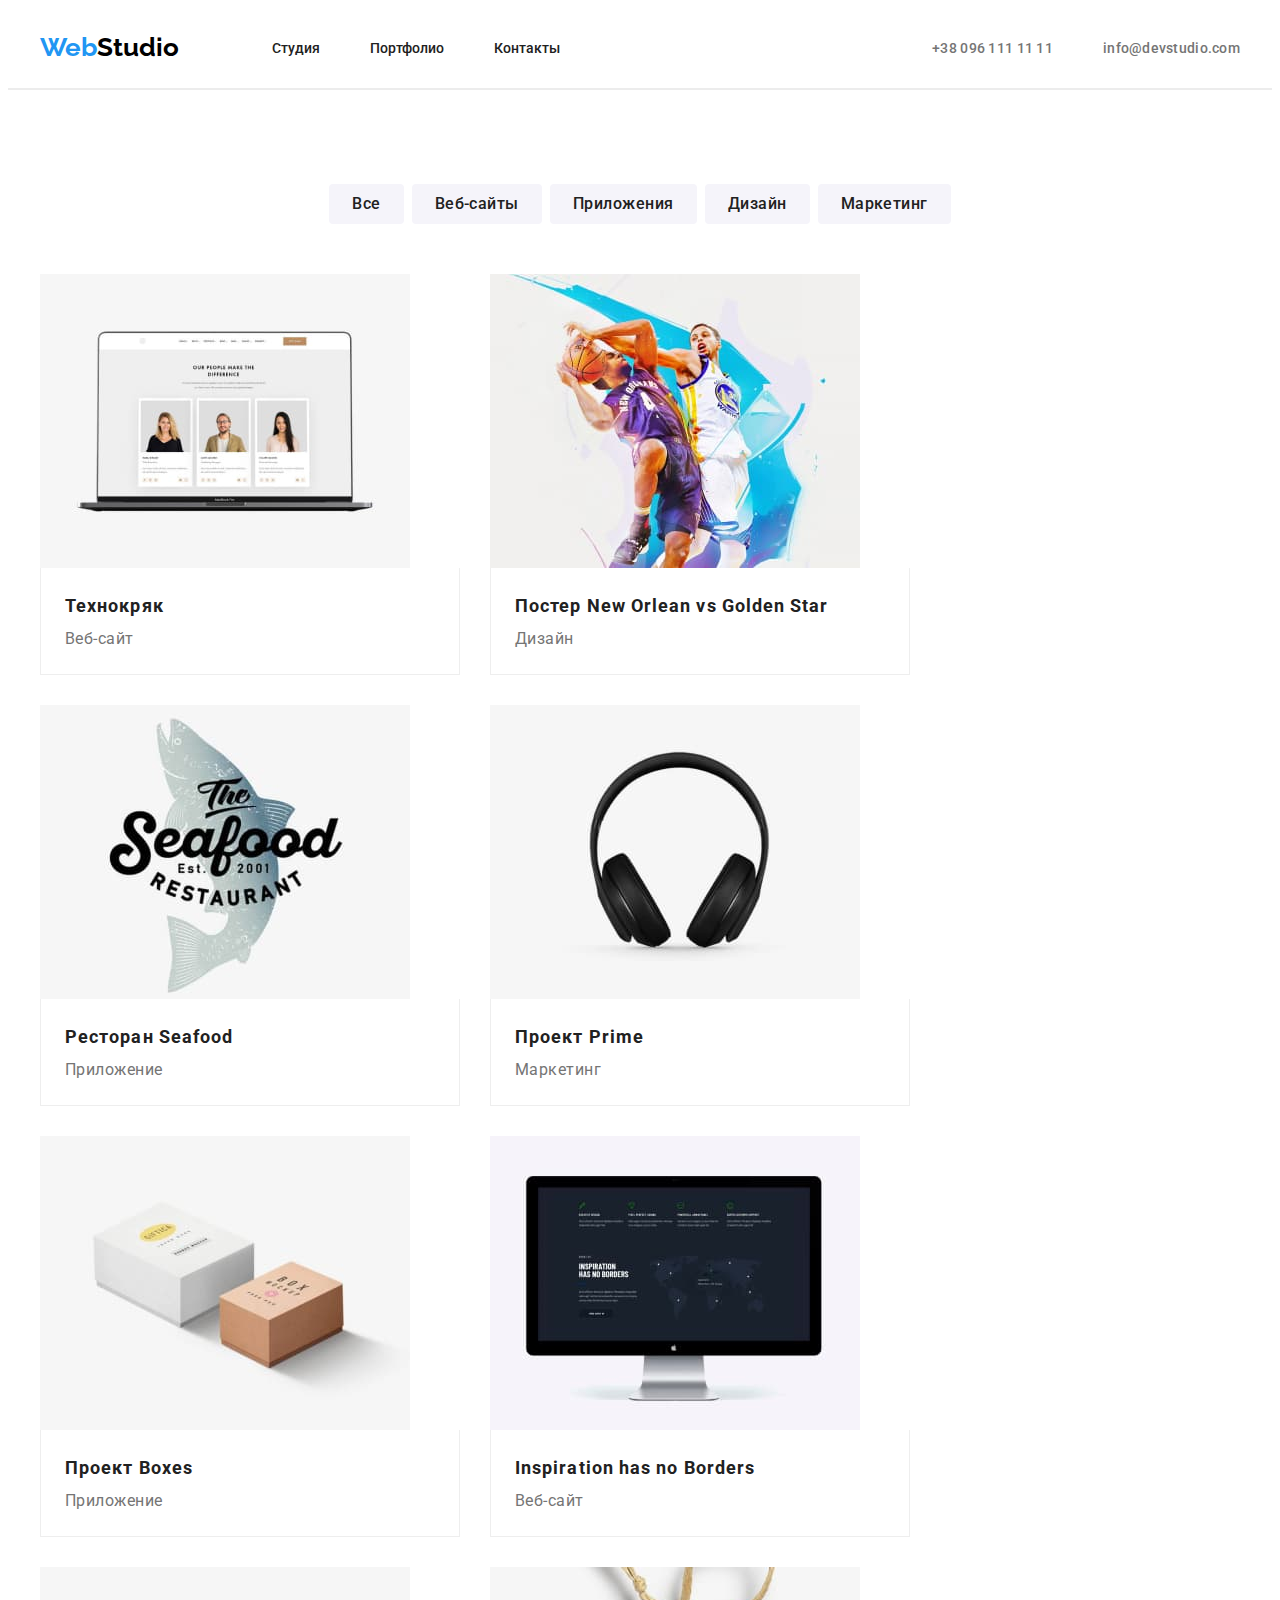
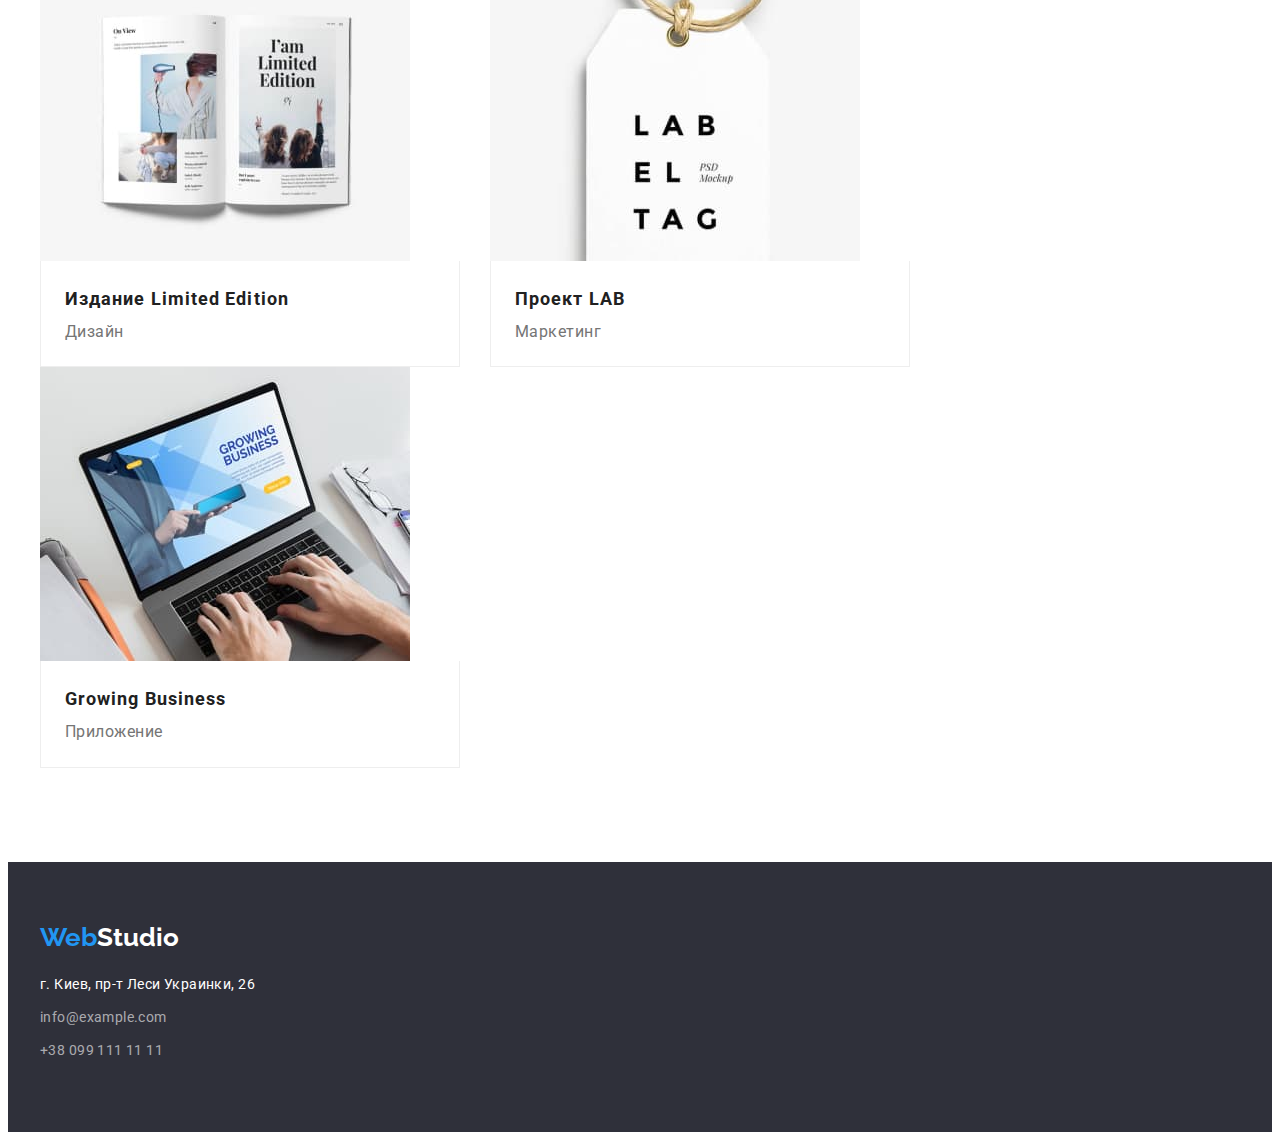
==== portfolio.html @ 54182af1 "в работе" ====
<!DOCTYPE html>
<html lang="en">
<head>
    <meta charset="UTF-8">
    <meta http-equiv="X-UA-Compatible" content="IE=edge">
    <meta name="viewport" content="width=device-width, initial-scale=1.0">
    <title>portfolio</title>
    <link rel="stylesheet" href="https://cdnjs.cloudflare.com/ajax/libs/modern-normalize/1.1.0/modern-normalize.min.css"
    integrity="sha512-wpPYUAdjBVSE4KJnH1VR1HeZfpl1ub8YT/NKx4PuQ5NmX2tKuGu6U/JRp5y+Y8XG2tV+wKQpNHVUX03MfMFn9Q=="
    crossorigin="anonymous" referrerpolicy="no-referrer" />

    <link rel="preconnect" href="https://fonts.googleapis.com">
    <link rel="preconnect" href="https://fonts.gstatic.com" crossorigin>
    <link href="https://fonts.googleapis.com/css2?family=Raleway:wght@700&family=Roboto:wght@400;500;700;900&display=swap"
        rel="stylesheet">
    <link rel="stylesheet" href="./css/styles.css" />

</head>
<body>
<!--Шапка сайта-->
<header class="header">
    <div class="container">
        <nav class="navigation">
            <a href="/index.html" lang="en" class="logo-header">Web<span class="logo-header-color">Studio</span></a>
            <ul class="header-list">
                <li class="header-itim"><a href="./index.html" class="header-link">Студия</a></li>
                <li class="header-itim"><a href="./portfolio.html" class="header-link">Портфолио</a></li>
                <li class="header-itim"><a href="" class="header-link">Контакты</a></li>
            </ul>
            <ul class="header-link">
                <li class="header-itim"><a href="tel:+380961111111" class="header-link-tel">+38 096 111 11 11</a></li>
                <li class="header-itim"><a href="mailto:info@devstudio.com"
                        class="header-link-mail">info@devstudio.com</a></li>
            </ul>
        </nav>
    </div>
</header>

<!--навигация по проектам-->
<section class="section-products">
    <div class="container">
        <h1 class="picture">Галерея</h1>
        <ul class="button-list">
            <li class="itim"><button type="button" class="filter-button">Все</button> </li>
            <li class="itim"><button type="button" class="filter-button">Веб-сайты</button> </li>
            <li class="itim"><button type="button" class="filter-button">Приложения</button> </li>
            <li class="itim"><button type="button" class="filter-button">Дизайн</button> </li>
            <li class="itim"><button type="button" class="filter-button">Маркетинг</button> </li>
        </ul>
        <!--портфолио-->
        <ul class="products">
        <li class="products-list">
            <img src="./images/21.jpg" alt="фото участников" width="370" class="products-list-img">
            <div class="products-list-content">
                <h2 class="products-list-title" >Технокряк</h2>
                <a href="" class="products-list-link">Веб-сайт</a>
            </div>
        </li>
        <li class="products-list">
            <img src="./images/22.jpg" alt="баскетболисты" width="370" class="products-list-img">
            <div class="products-list-content">
                <h2 class="products-list-title">Постер New Orlean vs Golden Star</h2>
                <a href="" class="products-list-link">Дизайн</a>
            </div>
        </li>
        <li class="products-list">
            <img src="./images/23.jpg" alt="логотип рыбка" width="370" class="products-list-img">
            <div class="products-list-content">
                <h2 class="products-list-title">Ресторан Seafood</h2>
                <a href="" class="products-list-link">Приложение</a>
            </div>
        </li>
        <li class="products-list">
            <img src="./images/24.jpg" alt="логотип рыбка" width="370" class="products-list-img">
            <div class="products-list-content">
                <h2 class="products-list-title">Проект Prime</h2>
                <a href="" class="products-list-link">Маркетинг</a>
            </div>
        </li>
        <li class="products-list">
            <img src="./images/25.jpg" alt="логотип рыбка" width="370" class="products-list-img">
            <div class="products-list-content">
                <h2 class="products-list-title">Проект Boxes</h2>
                <a href="" class="products-list-link">Приложение</a>
            </div>
        </li>
        <li class="products-list">
            <img src="./images/26.jpg" alt="фото монитора" width="370" class="products-list-img">
            <div class="products-list-content">
            <h2 class="products-list-title">Inspiration has no Borders</h2>
            <a href="" class="products-list-link">Веб-сайт</a>
            </div>
        </li>
        <li class="products-list">
            <img src="./images/27.jpg" alt="Книга" width="370" class="products-list-img">
            <div class="products-list-content">
            <h2 class="products-list-title">Издание Limited Edition</h2>
            <a href="" class="products-list-link">Дизайн</a>
            </div>
        </li>
        <li class="products-list">
            <img src="./images/28.jpg" alt="бирка с текстом" width="370" class="products-list-img">
            <div class="products-list-content">
            <h2 class="products-list-title">Проект LAB</h2>
            <a href="" class="products-list-link">Маркетинг</a>
            </div>
        </li>
        <li class="products-list">
            <img src="./images/29.jpg" alt="работа за ноутбуком" width="370" class="products-list-img">
            <div class="products-list-content">
            <h2 class="products-list-title">Growing Business</h2>
            <a href="" class="products-list-link">Приложение</a>
            </div>
        </li>
        </ul>
    </div>
</section> 
<!--Подвал-->
<footer class="footer">
    <div class="container">
        <a class="logo-footer" href="/index.html" lang="en" >Web<span class="logo-footer-color">Studio</span></a>
        <address class="address">
            <ul class="address-list">
                <li class="address-item">
                    <a class="address-list-item"
                        href="https://www.google.com/maps/place/бул.+Леси+Украинки,+26,+Киев,+02000/">г. Киев, пр-т Леси
                        Украинки, 26</a>
                </li>
                <li class="address-item">
                    <a class="address-list-link" href="mailto:devstudio.com">info@example.com</a>
                </li>
                <li class="address-item">
                    <a class="address-list-link" href="tel:+380961111111">+38 099 111 11 11</a>
                </li>
            </ul>
        </address>
    </div>
</footer>
</body>
</html>
---- css/styles.css ----
/*цвет основного текста #212121 */
/* цвет вторичного цвет текста #757575 */
/* белый цвет #FFFFFF */
/* акцент цвета #2196f3*/
/* заливка #2F303A */
/* основной цве фона #FFFFFF */
/* вторичный цвет фона #F5F4FA */
/* drop-shadow(0px 4px 4px rgba(0, 0, 0, 0.25)); */

:root {
  --brend-blue: #2196f3;
  --brend-white: #ffffff;
  --brend-fon: #2f303a;
  --title-text-color: #212121;
  --first-btn-color: #212121;
  --second-btn-color: #ffffff;
}
p,
h1,
h2,
h3,
h4,
h5,
h6 {
  margin: 0;
}

ul {
  margin: 0;
  padding: 0;
}

img {
  display: block;
}

button {
  cursor: pointer;
}

body {
  font-family: 'Roboto', sans-serif;
  background-color: #ffffff;
  color: #212121;
}
ul {
  list-style: none;
  text-decoration: none;
}

.container {
  width: 1200px;
  padding-left: 15px;
  padding-right: 15px;
  margin: 0 auto;
  /* outline: 1px solid red; */
}

/*-------------шапка сайта------- */
.header {
  background-color: #ffffff;
  border-bottom-width: 2px;
  border-bottom-style: solid;
  border-bottom-color: #ececec;
}

.navigation {
  display: flex;
  align-items: center;
}

.logo-header {
  padding-top: 24px;
  padding-bottom: 25px;
  color: var(--brend-blue);
  font-family: 'Raleway';
  font-weight: 700;
  font-size: 26px;
  line-height: 1.19;
  text-decoration: none;
}

.logo-header-color {
  color: #000000;
  font-family: 'Raleway';
  font-weight: 700;
  font-size: 26px;
  line-height: 1.19;
  text-decoration: none;
}
.header-list {
  display: flex;
  margin-left: 93px;
}
.header-itim {
  display: block;
  margin-right: 50px;
}

.header-itim:last-child {
  margin-right: 0;
}
.header-link {
  display: flex;
  margin-left: auto;
}
.header-link .itim + .itim {
  margin-left: 50px;
}

.header-link {
  color: var(--title-text-color);
  font-family: Roboto;
  font-weight: 500;
  font-size: 14px;
  line-height: 1.14;
  line-height: 0.88;
  text-decoration: none;
}
.header-link:hover,
.header-link:focus {
  color: var(--brend-blue);
  text-decoration: none;
}
.header-link-tel,
.header-link-mail {
  color: #757575;
  font-family: Roboto;
  font-style: normal;
  font-weight: 500;
  font-size: 14px;
  line-height: 1.14px;
  letter-spacing: 0.02em;
  text-decoration: none;
}

.header-link-tel:hover,
.header-link-tel:focus {
  color: var(--brend-blue);
  text-decoration: none;
}
.header-link-mail:hover,
.header-link-mail:focus {
  color: var(--brend-blue);
}

/*-----------------------------герой------------*/
.hero {
  background-image: linear-gradient(to right, rgba(47, 48, 58, 0.4), rgba(47, 48, 58, 0.4)),
    url('../images/Header\ img.jpg');
  background-color: #c4c4c4;
  background-repeat: no-repeat;
  background-size: cover;
  background-position: center;

  max-width: 1600px;
  margin-left: auto;
  margin-right: auto;
  text-align: center;
  padding-top: 200px;
  padding-bottom: 200px;
}

.hero-title {
  width: 696px;
  margin: 0px auto 30px;

  font-weight: 900;
  font-size: 44px;
  line-height: 1.36;
  letter-spacing: 0.06em;
  text-transform: uppercase;
  color: var(--brend-white);
}

/* Button */
.hero-btn {
  display: inline-block;
  padding: 10px 32px;
  border-radius: 4px;
  box-shadow: 0px 4px 4px rgba(0, 0, 0, 0.15);
  border: 1px solid transparent;
  font-family: inherit;
  cursor: pointer;
  color: var(--brend-white);
  background-color: var(--brend-blue);
  font-weight: bold;
  font-size: 16px;
  line-height: 1.87;

  letter-spacing: 0.06em;
}
/* --------------------------особенности --- */
.section-advantage {
  padding-top: 94px;
  padding-bottom: 47px;
}

/* .advantage-icon {
  background-color: #f5f4fa;
  padding: 25px 100px;
  margin-bottom: 30px;
} */

.advantage-title {
  position: absolute;
  white-space: nowrap;
  width: 1px;
  height: 1px;
  overflow: hidden;
  border: 0;
  clip: rect(0 0 0 0);
  clip-path: inset(50%);
  margin: -1px;
}

.advantage-item-title {
  margin-bottom: 10px;
  font-family: Roboto;
  font-size: 14px;
  line-height: 1.14;
  letter-spacing: 0.03em;
  text-transform: uppercase;
  color: var(--title-text-color);
}

.advantage-item-text {
  font-size: 14px;
  line-height: 24px;
  letter-spacing: 0.03em;
  color: #757575;
}

.advantage-list {
  display: flex;
  flex-wrap: wrap;
}
.advantage-item {
  width: 270px;
  margin-right: 30px;
}
.advantage-item:last-child {
  margin-right: 0px;
}

.advantage-item::before {
  display: block;
  content: '';
  height: 120px;
  background: #f5f4fa;
  background-size: contain;
  background-repeat: no-repeat;
  border-radius: 4px;
  margin-bottom: 30px;
  background-position: center;
}

.advantage-item:nth-child(1)::before {
  background-image: url('../images/icons.svg#icon-antenna-1');
}
/* ----------------чем мы занимаемся галерея--- */

.section-gallery {
  padding-top: 47px;
  padding-bottom: 94px;
}

.gallery-title {
  margin-bottom: 50px;
  font-weight: 700;
  font-size: 36px;
  line-height: 1.16;
  text-align: center;
  letter-spacing: 0.03em;
  color: var(--title-text-color);
}

.gallery-list {
  display: flex;
  justify-content: center;
}
.gallery-list-item {
  margin-right: 30px;
  width: 370px;
}

.gallery-list-item:last-child {
  margin-right: 0;
}

/* ---------------------Наша команда ------- */

.section-team {
  padding-top: 94px;
  padding-bottom: 94px;
}

.team-title {
  margin-bottom: 50px;
  font-weight: 700;
  font-size: 36px;
  line-height: 1.16;
  text-align: center;
  letter-spacing: 0.03em;
  color: var(--title-text-color);
}
.team-list {
  display: flex;
  flex-wrap: wrap;
}
.team-item {
  width: 270px;
  margin-right: 30px;
  background-color: #ffffff;
  border: rgba(0, 0, 0, 0.2);
  border-bottom-right-radius: 4px;
  border-bottom-left-radius: 4px;
  box-shadow: 0px 1px 3px rgba(0, 0, 0, 0.12), 0px 1px 1px rgba(0, 0, 0, 0.14),
    0px 2px 1px rgba(0, 0, 0, 0.2);
}
.team-item:last-child {
  margin-right: 0px;
}

.team-item-content {
  padding-top: 30px;
  padding-bottom: 30px;
}

.team-item-title {
  font-weight: 500;
  font-size: 16px;
  line-height: 1.18;
  text-align: center;
  letter-spacing: 0.03em;
  color: var(--title-text-color);
  margin-bottom: 10px;
}
.team-item-text {
  font-size: 16px;
  line-height: 1.18;
  text-align: center;
  letter-spacing: 0.03em;
  color: #757575;
  margin-bottom: 16px;
}

.team-socials-list {
  display: flex;
  justify-content: center;
  padding: 0px 32px 0px 32px;
}

.team-socials-list {
  display: flex;
  justify-content: center;
}

.team-socials-link {
  width: 44px;
  height: 44px;
  background-color: #ffffff;
  border-radius: 50%;
  display: flex;
  align-items: center;
  justify-content: center;
  color: #afb1b8;
  cursor: pointer;
}

.team-socials-item + .team-socials-item {
  margin-left: 10px;
}

.team-socials-icon {
  fill: currentColor;
}

.team-socials-link:hover {
  background-color: var(--brend-blue);
  color: var(--brend-white);
}

/* ---------------------Портфолио страница ---2 */
.picture {
  position: absolute;
  white-space: nowrap;
  width: 1px;
  height: 1px;
  overflow: hidden;
  border: 0;
  padding: 0;
  clip: rect(0 0 0 0);
  clip-path: inset(50%);
  margin: -1px;
}
.section-products {
  padding-top: 94px;
  padding-bottom: 94px;
}

.filter-button {
  display: inline-block;
  padding: 6px 22px;
  border-radius: 4px;
  border: 1px solid transparent;
  color: var(--first-btn-color);
  background-color: #f5f4fa;
  font-family: inherit;
  font-weight: 500;
  font-size: 16px;
  line-height: 1.62;
  text-align: center;
  letter-spacing: 0.03em;
}
.filter-button:hover,
.filter-button:focus {
  color: var(--first-btn-color);
  background-color: #f5f4fa;
  border: 1px solid #000000;
  box-shadow: 0px 4px 4px rgba(0, 0, 0, 0.25);
}
.filter-button:active {
  color: var(--second-btn-color);
  background-color: var(--brend-blue);
  box-shadow: 0px 3px 1px rgba(0, 0, 0, 0.1), 0px 1px 2px rgba(0, 0, 0, 0.08),
    0px 2px 2px rgba(0, 0, 0, 0.12);
  border: 1px solid var(--brend-blue);
}

.button-list {
  display: flex;
  margin-bottom: 50px;
  justify-content: center;
}
.button-list .itim + .itim {
  margin-left: 8px;
}

/* ----------------------Портфолио----------------*/
.products {
  display: flex;
  flex-wrap: wrap;
  margin-left: -30px;
  font-family: Roboto;
  text-decoration: none;
}

.products-list {
  flex-basis: calc((100% - 90px) / 3);
  margin-left: 30px;
  margin-bottom: 30px;
  background-color: #ffffff;
}
.products-list :nth-child(3n) {
  margin-right: 0px;
}

.products-list:nth-last-child(-n + 3) {
  margin-bottom: 0px;
}
.products-list-content {
  width: 370px;
  padding-top: 20px;
  padding-bottom: 20px;
  padding-left: 24px;
  padding-right: 24px;
  border-left: 1px solid #eeeeee;
  border-bottom: 1px solid #eeeeee;
  border-right: 1px solid #eeeeee;
}

.products-list-title {
  font-size: 18px;
  line-height: 2;
  letter-spacing: 0.06em;
  color: var(--title-text-color);
  text-decoration: none;
}

.products-list-link {
  font-family: inherit;
  font-size: 16px;
  line-height: 1.87;
  letter-spacing: 0.03em;
  color: #757575;
  text-decoration: none;
}

/*--------------------Постоянные клиенты-----*/

.clients h2 {
  margin-top: 94px;
  font-size: 36px;
  line-height: 1.16;
  text-align: center;
  letter-spacing: 0.03em;
  color: var(--title-text-color);
}

.client-list {
  margin-top: 50px;
  margin-bottom: 94px;
  display: flex;
  align-items: center;
  justify-content: center;
}
.client-list :nth-child(6n) {
  margin-left: 30px;
}

.client-list-item {
  margin-left: 30px;
}

.client-link {
  width: 170px;
  height: 92px;
  max-width: 100%;
  background-color: #ffffff;
  display: flex;
  align-items: center;
  justify-content: center;
  border-radius: 4px;
  border: 1px solid #afb1b8;
  box-sizing: border-box;
  color: #afb1b8;
}
.client-icon {
  fill: currentColor;
}

.client-link :hover,
.client-link :focus {
  color: var(--brend-blue);
}

/* .client-list-item :hover,
.client-list-item :focus {
  border-color: var(--brend-blue);
} */

/* .client-link :hover {
  border: 1px solid var(--brend-blue);
  box-sizing: border-box;
  border-radius: 4px;
  outline: none;
} */
/*------------------------- Подвал*/
.footer {
  background-color: var(--brend-fon);
  padding-top: 60px;
  padding-bottom: 60px;
}
.logo-footer {
  color: var(--brend-blue);
  font-family: 'Raleway';
  font-weight: 700;
  font-size: 26px;
  line-height: 1.19;
  text-decoration: none;
}
.logo-footer-color {
  color: var(--brend-white);
  font-family: 'Raleway';
  font-weight: 700;
  font-size: 26px;
  line-height: 1.19;
  text-decoration: none;
}

/*  адрес */

.address {
  margin-top: 20px;
}

.address-item {
  margin-bottom: 9px;
}

.address-list-item {
  color: #ffffff;
  font-family: Roboto;
  font-style: normal;
  font-size: 14px;
  line-height: 1.71;
  letter-spacing: 0.03em;
  text-decoration: none;
}
.address-list-item:hover,
.address-list-item:focus {
  color: var(--brend-blue);
}
.address-list-link {
  color: rgba(255, 255, 255, 0.6);
  font-family: Roboto;
  font-style: normal;
  font-size: 14px;
  line-height: 1.71;
  letter-spacing: 0.03em;
  text-decoration: none;
}
.address-list-link:hover,
.address-list-link:focus {
  color: var(--brend-blue);
}
.address-list-link:active {
  color: var(--brend-blue);
}
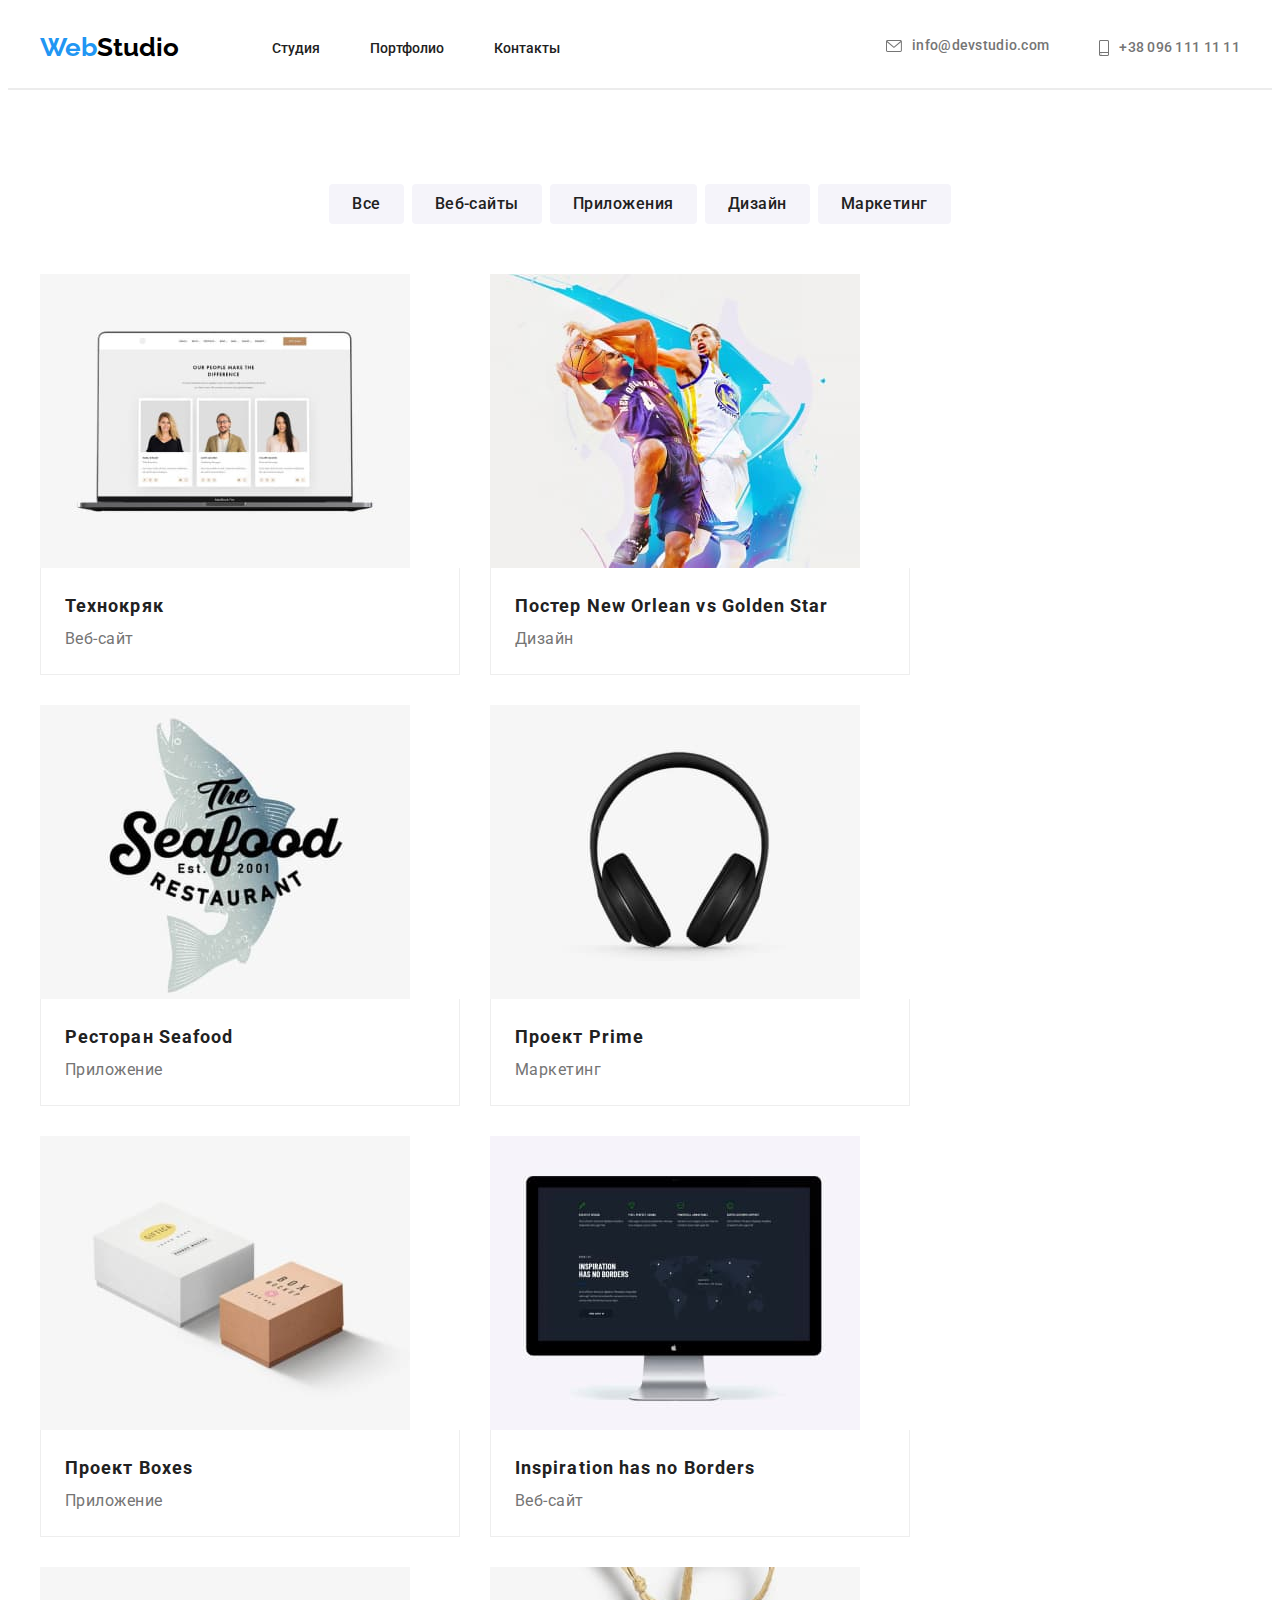
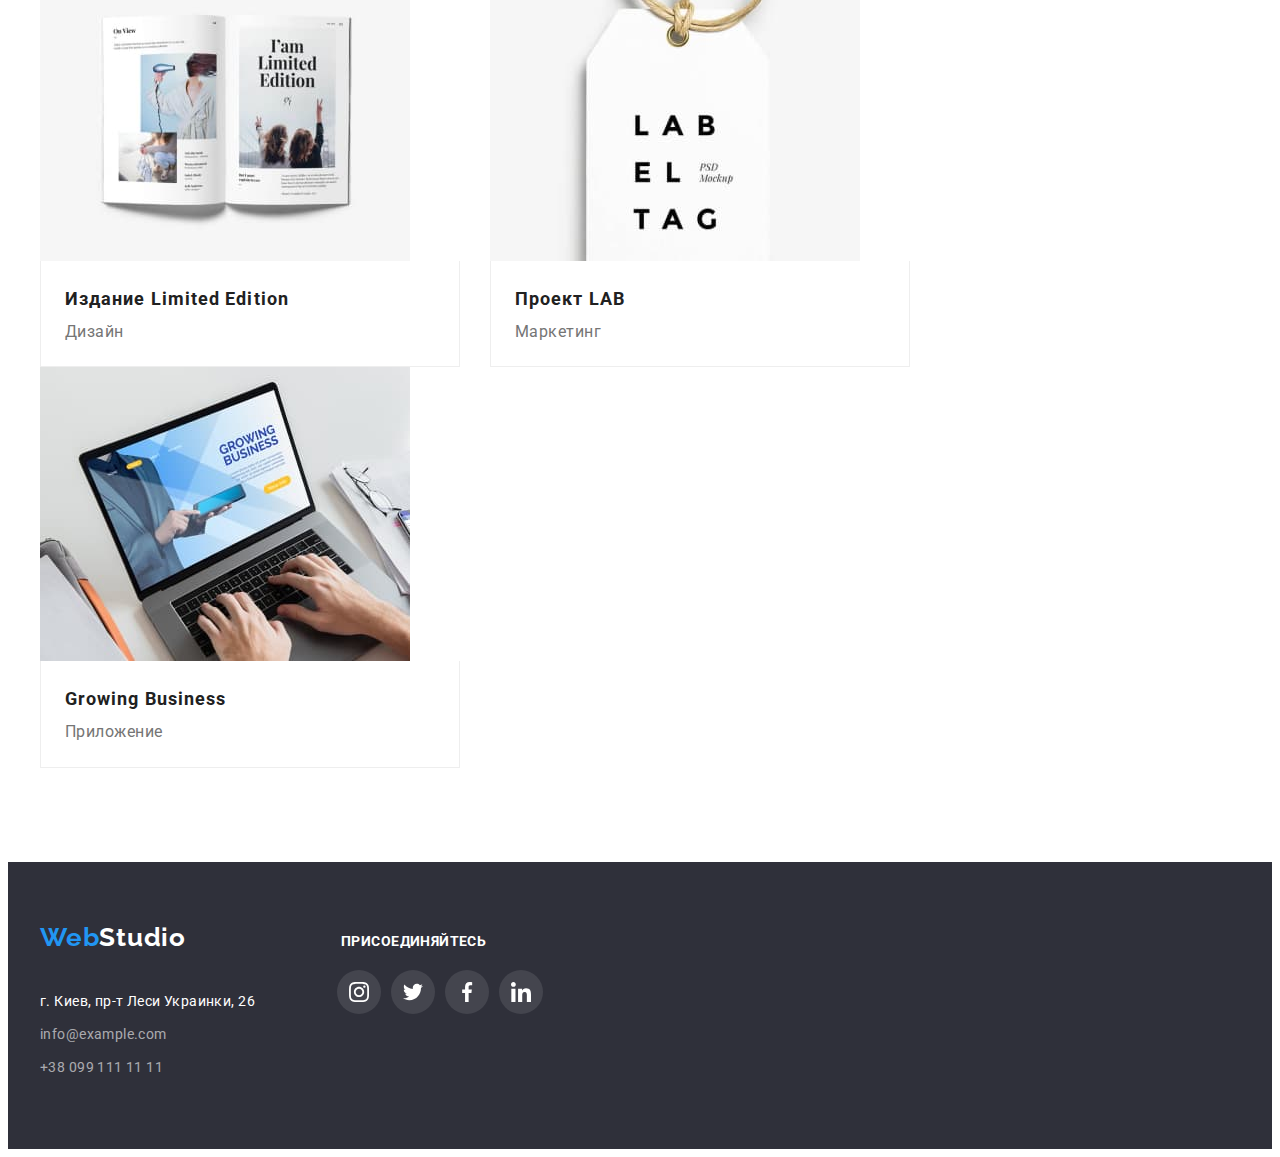
==== commit 7425962c: "на проверку" ====
--- a/portfolio.html
+++ b/portfolio.html
@@ -23,14 +23,23 @@
         <nav class="navigation">
             <a href="/index.html" lang="en" class="logo-header">Web<span class="logo-header-color">Studio</span></a>
             <ul class="header-list">
-                <li class="header-itim"><a href="./index.html" class="header-link">Студия</a></li>
-                <li class="header-itim"><a href="./portfolio.html" class="header-link">Портфолио</a></li>
-                <li class="header-itim"><a href="" class="header-link">Контакты</a></li>
+                <li class="header-item"><a href="./index.html" class="header-link">Студия</a></li>
+                <li class="header-item"><a href="./portfolio.html" class="header-link">Портфолио</a></li>
+                <li class="header-item"><a href="" class="header-link">Контакты</a></li>
             </ul>
             <ul class="header-link">
-                <li class="header-itim"><a href="tel:+380961111111" class="header-link-tel">+38 096 111 11 11</a></li>
-                <li class="header-itim"><a href="mailto:info@devstudio.com"
-                        class="header-link-mail">info@devstudio.com</a></li>
+                <li class="header-item">
+                    <a class="header-link-mail" href="mailto:info@devstudio.com">
+                        <svg class="envelope-icon" width="16" height="12">
+                            <use href="./images/icons.svg#icon-envelope0"></use>
+                        </svg> info@devstudio.com</a>
+                </li>
+                <li class="header-item">
+                    <a class="header-link-tel" href="tel:+380961111111">
+                        <svg class="smartphone-icon" width="10" height="16">
+                            <use href="./images/icons.svg#icon-smartphone0"></use>
+                        </svg> +38 096 111 11 11</a>
+                </li>
             </ul>
         </nav>
     </div>
@@ -41,11 +50,11 @@
     <div class="container">
         <h1 class="picture">Галерея</h1>
         <ul class="button-list">
-            <li class="itim"><button type="button" class="filter-button">Все</button> </li>
-            <li class="itim"><button type="button" class="filter-button">Веб-сайты</button> </li>
-            <li class="itim"><button type="button" class="filter-button">Приложения</button> </li>
-            <li class="itim"><button type="button" class="filter-button">Дизайн</button> </li>
-            <li class="itim"><button type="button" class="filter-button">Маркетинг</button> </li>
+            <li class="item"><button type="button" class="filter-button">Все</button> </li>
+            <li class="item"><button type="button" class="filter-button">Веб-сайты</button> </li>
+            <li class="item"><button type="button" class="filter-button">Приложения</button> </li>
+            <li class="item"><button type="button" class="filter-button">Дизайн</button> </li>
+            <li class="item"><button type="button" class="filter-button">Маркетинг</button> </li>
         </ul>
         <!--портфолио-->
         <ul class="products">
@@ -118,7 +127,11 @@
 <!--Подвал-->
 <footer class="footer">
     <div class="container">
+        <div class="footer-flex">
         <a class="logo-footer" href="/index.html" lang="en" >Web<span class="logo-footer-color">Studio</span></a>
+        <h3 class="footer-join">Присоединяйтесь</h3>
+        </div>
+        <div class="address-flex">
         <address class="address">
             <ul class="address-list">
                 <li class="address-item">
@@ -134,6 +147,37 @@
                 </li>
             </ul>
         </address>
+        <ul class="footer-icons">
+            <li class="item">
+                <a class="icon" href="https://www.instagram.com" target="_blank">
+                    <svg width="20" height="20">
+                        <use href="./images/icons.svg#icon-instagram"></use>
+                    </svg>
+                </a>
+            </li>
+            <li class="item">
+                <a class="icon" href="https://www.twitter.com" target="_blank">
+                    <svg width="20" height="20">
+                        <use href="./images/icons.svg#icon-twitter"></use>
+                    </svg>
+                </a>
+            </li>
+            <li class="item">
+                <a class="icon" href="https://www.facebook.com" target="_blank">
+                    <svg width="20" height="20">
+                        <use href="./images/icons.svg#icon-facebook"></use>
+                    </svg>
+                </a>
+            </li>
+            <li class="item">
+                <a class="icon" href="https://www.linkedin.com" target="_blank">
+                    <svg width="20" height="20">
+                        <use href="./images/icons.svg#icon-linkedin"></use>
+                    </svg>
+                </a>
+            </li>
+        </ul>
+        </div>
     </div>
 </footer>
 </body>
--- a/css/styles.css
+++ b/css/styles.css
@@ -92,23 +92,18 @@
   display: flex;
   margin-left: 93px;
 }
-.header-itim {
+.header-item {
   display: block;
   margin-right: 50px;
 }
 
-.header-itim:last-child {
+.header-item:last-child {
   margin-right: 0;
 }
 .header-link {
   display: flex;
   margin-left: auto;
-}
-.header-link .itim + .itim {
-  margin-left: 50px;
-}
-
-.header-link {
+  padding: 0;
   color: var(--title-text-color);
   font-family: Roboto;
   font-weight: 500;
@@ -117,6 +112,11 @@
   line-height: 0.88;
   text-decoration: none;
 }
+
+.header-link .item + .item {
+  margin-left: 50px;
+}
+
 .header-link:hover,
 .header-link:focus {
   color: var(--brend-blue);
@@ -132,6 +132,8 @@
   line-height: 1.14px;
   letter-spacing: 0.02em;
   text-decoration: none;
+  align-items: center;
+  display: flex;
 }
 
 .header-link-tel:hover,
@@ -142,6 +144,17 @@
 .header-link-mail:hover,
 .header-link-mail:focus {
   color: var(--brend-blue);
+}
+
+.envelope-icon,
+.smartphone-icon {
+  margin-right: 10px;
+  fill: currentColor;
+}
+
+.header-link-mail:hover,
+.header-link-mail:focus {
+  --color4: var(--brend-blue);
 }
 
 /*-----------------------------герой------------*/
@@ -173,7 +186,7 @@
   color: var(--brend-white);
 }
 
-/* Button */
+/* ----------------------------Button */
 .hero-btn {
   display: inline-block;
   padding: 10px 32px;
@@ -196,12 +209,6 @@
   padding-bottom: 47px;
 }
 
-/* .advantage-icon {
-  background-color: #f5f4fa;
-  padding: 25px 100px;
-  margin-bottom: 30px;
-} */
-
 .advantage-title {
   position: absolute;
   white-space: nowrap;
@@ -214,6 +221,17 @@
   margin: -1px;
 }
 
+.advantage-icon-container {
+  display: flex;
+  align-items: center;
+  justify-content: center;
+  margin-bottom: 30px;
+  width: 270px;
+  height: 120px;
+  background: #f5f4fa;
+  border-radius: 4px;
+}
+
 .advantage-item-title {
   margin-bottom: 10px;
   font-family: Roboto;
@@ -243,21 +261,6 @@
   margin-right: 0px;
 }
 
-.advantage-item::before {
-  display: block;
-  content: '';
-  height: 120px;
-  background: #f5f4fa;
-  background-size: contain;
-  background-repeat: no-repeat;
-  border-radius: 4px;
-  margin-bottom: 30px;
-  background-position: center;
-}
-
-.advantage-item:nth-child(1)::before {
-  background-image: url('../images/icons.svg#icon-antenna-1');
-}
 /* ----------------чем мы занимаемся галерея--- */
 
 .section-gallery {
@@ -349,11 +352,6 @@
   display: flex;
   justify-content: center;
   padding: 0px 32px 0px 32px;
-}
-
-.team-socials-list {
-  display: flex;
-  justify-content: center;
 }
 
 .team-socials-link {
@@ -417,7 +415,6 @@
 .filter-button:focus {
   color: var(--first-btn-color);
   background-color: #f5f4fa;
-  border: 1px solid #000000;
   box-shadow: 0px 4px 4px rgba(0, 0, 0, 0.25);
 }
 .filter-button:active {
@@ -433,7 +430,7 @@
   margin-bottom: 50px;
   justify-content: center;
 }
-.button-list .itim + .itim {
+.button-list .item + .item {
   margin-left: 8px;
 }
 
@@ -451,6 +448,7 @@
   margin-left: 30px;
   margin-bottom: 30px;
   background-color: #ffffff;
+  cursor: pointer;
 }
 .products-list :nth-child(3n) {
   margin-right: 0px;
@@ -459,6 +457,15 @@
 .products-list:nth-last-child(-n + 3) {
   margin-bottom: 0px;
 }
+
+.products-list:hover,
+.products-list:focus {
+  background: #ffffff;
+  box-sizing: border-box;
+  box-shadow: 0px 1px 1px rgba(0, 0, 0, 0.12), 0px 4px 4px rgba(0, 0, 0, 0.06),
+    1px 4px 6px rgba(0, 0, 0, 0.16);
+}
+
 .products-list-content {
   width: 370px;
   padding-top: 20px;
@@ -499,31 +506,31 @@
 }
 
 .client-list {
+  display: flex;
+  flex-wrap: wrap;
+  margin-left: -30px;
+  display: flex;
+  align-items: center;
+  justify-content: center;
   margin-top: 50px;
   margin-bottom: 94px;
-  display: flex;
-  align-items: center;
-  justify-content: center;
 }
 .client-list :nth-child(6n) {
-  margin-left: 30px;
-}
-
-.client-list-item {
-  margin-left: 30px;
+  margin-right: 0px;
 }
 
 .client-link {
+  margin-right: 30px;
   width: 170px;
   height: 92px;
   max-width: 100%;
+  box-sizing: border-box;
   background-color: #ffffff;
   display: flex;
   align-items: center;
   justify-content: center;
   border-radius: 4px;
   border: 1px solid #afb1b8;
-  box-sizing: border-box;
   color: #afb1b8;
 }
 .client-icon {
@@ -531,21 +538,17 @@
 }
 
 .client-link :hover,
-.client-link :focus {
-  color: var(--brend-blue);
-}
-
-/* .client-list-item :hover,
+.client-list-item :hover {
+  color: var(--brend-blue);
+  border-color: var(--brend-blue);
+}
+
+.client-link :focus,
 .client-list-item :focus {
+  color: var(--brend-blue);
   border-color: var(--brend-blue);
-} */
-
-/* .client-link :hover {
-  border: 1px solid var(--brend-blue);
-  box-sizing: border-box;
-  border-radius: 4px;
-  outline: none;
-} */
+}
+
 /*------------------------- Подвал*/
 .footer {
   background-color: var(--brend-fon);
@@ -553,11 +556,13 @@
   padding-bottom: 60px;
 }
 .logo-footer {
+  display: inline-block;
   color: var(--brend-blue);
   font-family: 'Raleway';
   font-weight: 700;
   font-size: 26px;
   line-height: 1.19;
+  letter-spacing: 0.03em;
   text-decoration: none;
 }
 .logo-footer-color {
@@ -574,6 +579,10 @@
 .address {
   margin-top: 20px;
 }
+.address-list {
+  margin: 0 82px 0 0;
+  padding: 0;
+}
 
 .address-item {
   margin-bottom: 9px;
@@ -608,3 +617,50 @@
 .address-list-link:active {
   color: var(--brend-blue);
 }
+
+.footer-flex {
+  display: flex;
+  align-items: baseline;
+}
+
+.footer-join {
+  margin-bottom: 20px;
+  margin-left: 155px;
+  margin-top: 0px;
+
+  color: var(--brend-white);
+  font-size: 14px;
+  line-height: 1.14;
+  letter-spacing: 0.03em;
+  text-transform: uppercase;
+}
+.address-flex {
+  display: flex;
+}
+
+.footer-icons {
+  display: flex;
+  margin: 0;
+  padding: 0;
+}
+.icon {
+  width: 44px;
+  height: 44px;
+  background-color: rgba(255, 255, 255, 0.1);
+  border-radius: 50%;
+  display: flex;
+  align-items: center;
+  justify-content: center;
+  max-width: 100%;
+  box-sizing: border-box;
+  fill: var(--brend-white);
+}
+
+.footer-icons .item + .item {
+  margin-left: 10px;
+}
+
+.footer-icons .icon:hover,
+.footer-icons .icon:focus {
+  background-color: var(--brend-blue);
+}
